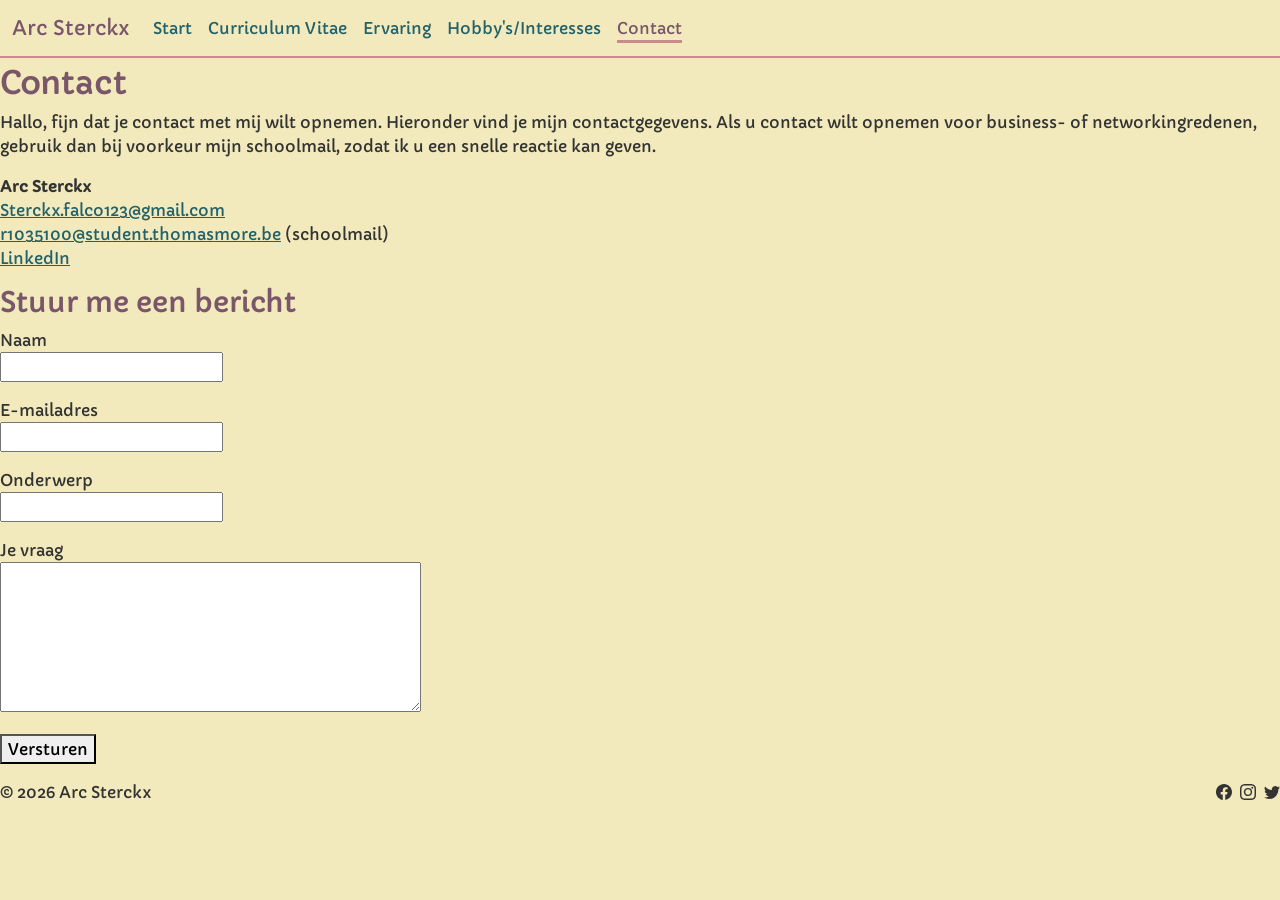
==== contact.html @ 52df1a5b "add jumbotron met call to acton, add kolommen en cards, update en clean up html code in index en css" ====
<!DOCTYPE html>
<html lang="nl">
<head>
    <meta charset="UTF-8">
  <meta name="viewport" content="width=device-width, initial-scale=1">

  <!-- Bootstrap CSS -->
  <link href="https://cdn.jsdelivr.net/npm/bootstrap@5.3.3/dist/css/bootstrap.min.css" rel="stylesheet">

  <!-- Your own CSS goes AFTER Bootstrap so it can override it -->
  <link rel="stylesheet" href="style.css">
  <meta charset="UTF-8">
  <meta name="viewport" content="width=device-width, initial-scale=1.0">
  <title>Contact | Arc Sterckx</title>
  <link rel="preconnect" href="https://fonts.googleapis.com">
  <link rel="preconnect" href="https://fonts.gstatic.com" crossorigin>
  <link href="https://fonts.googleapis.com/css2?family=Capriola&display=swap" rel="stylesheet">
  <link rel="stylesheet" href="/css/style.css">
  <link rel="icon" href="/images/favicon.ico" sizes="any">
</head>
<body>
  <header>
     <nav class="navbar navbar-expand-lg fixed-top">
  <div class="container-fluid">
    <a class="navbar-brand" href="index.html">Arc Sterckx</a>

    <button class="navbar-toggler" type="button" data-bs-toggle="collapse"
            data-bs-target="#hoofdmenu" aria-controls="hoofdmenu"
            aria-expanded="false" aria-label="Menu openen of sluiten">
      <span class="navbar-toggler-icon"></span>
    </button>

    <div class="collapse navbar-collapse" id="hoofdmenu">
      <ul class="navbar-nav">
        <li class="nav-item"><a class="nav-link" href="index.html">Start</a></li>
        <li class="nav-item"><a class="nav-link" href="cv.html">Curriculum Vitae</a></li>
        <li class="nav-item"><a class="nav-link" href="ervaring.html">Ervaring</a></li>
        <li class="nav-item"><a class="nav-link" href="hobbys.html">Hobby's/Interesses</a></li>
        <li class="nav-item"><a class="nav-link" href="contact.html">Contact</a></li>
      </ul>
    </div>
  </div>
</nav>
  </header>

  <main id="inhoud">
    <h2>Contact</h2>
    <p>Hallo, fijn dat je contact met mij wilt opnemen. Hieronder vind je mijn contactgegevens. Als u contact wilt opnemen voor business- of networkingredenen, gebruik dan bij voorkeur mijn schoolmail, zodat ik u een snelle reactie kan geven.</p>
    <p>
      <strong>Arc Sterckx</strong><br>
      <a href="mailto:Sterckx.falco123@gmail.com">Sterckx.falco123@gmail.com</a><br>
      <a href="mailto:r1035100@student.thomasmore.be">r1035100@student.thomasmore.be</a> (schoolmail)<br>
      <a href="https://www.linkedin.com/in/arc-sterckx-251818384" target="_blank" rel="noopener">LinkedIn</a>
    </p>

    <h3>Stuur me een bericht</h3>
    <form action="#" method="post">
      <p>
        <label for="naam">Naam</label><br>
        <input type="text" id="naam" name="naam" required>
      </p>
      <p>
        <label for="email">E-mailadres</label><br>
        <input type="email" id="email" name="email" required>
      </p>
      <p>
        <label for="onderwerp">Onderwerp</label><br>
        <input type="text" id="onderwerp" name="onderwerp" required>
      </p>
      <p>
        <label for="vraag">Je vraag</label><br>
        <textarea id="vraag" name="vraag" rows="6" cols="40" required></textarea>
      </p>
      <p>
        <button type="submit">Versturen</button>
      </p>
    </form>
  </main>

  <footer>
  <div class="row align-items-center">
    <div class="col-6">
      <p class="mb-0">&copy; 2026 Arc Sterckx</p>
    </div>
    <div class="col-6 d-flex justify-content-end gap-2">
         <svg xmlns="http://www.w3.org/2000/svg" width="16" height="16" fill="currentColor" class="bi bi-facebook" viewBox="0 0 16 16">
      <path d="M16 8.049c0-4.446-3.582-8.05-8-8.05C3.58 0-.002 3.603-.002 8.05c0 4.017 2.926 7.347 6.75 7.951v-5.625h-2.03V8.05H6.75V6.275c0-2.017 1.195-3.131 3.022-3.131.876 0 1.791.157 1.791.157v1.98h-1.009c-.993 0-1.303.621-1.303 1.258v1.51h2.218l-.354 2.326H9.25V16c3.824-.604 6.75-3.934 6.75-7.951"/>
    </svg>
    <svg xmlns="http://www.w3.org/2000/svg" width="16" height="16" fill="currentColor" class="bi bi-instagram" viewBox="0 0 16 16">
      <path d="M8 0C5.829 0 5.556.01 4.703.048 3.85.088 3.269.222 2.76.42a3.9 3.9 0 0 0-1.417.923A3.9 3.9 0 0 0 .42 2.76C.222 3.268.087 3.85.048 4.7.01 5.555 0 5.827 0 8.001c0 2.172.01 2.444.048 3.297.04.852.174 1.433.372 1.942.205.526.478.972.923 1.417.444.445.89.719 1.416.923.51.198 1.09.333 1.942.372C5.555 15.99 5.827 16 8 16s2.444-.01 3.298-.048c.851-.04 1.434-.174 1.943-.372a3.9 3.9 0 0 0 1.416-.923c.445-.445.718-.891.923-1.417.197-.509.332-1.09.372-1.942C15.99 10.445 16 10.173 16 8s-.01-2.445-.048-3.299c-.04-.851-.175-1.433-.372-1.941a3.9 3.9 0 0 0-.923-1.417A3.9 3.9 0 0 0 13.24.42c-.51-.198-1.092-.333-1.943-.372C10.443.01 10.172 0 7.998 0zm-.717 1.442h.718c2.136 0 2.389.007 3.232.046.78.035 1.204.166 1.486.275.373.145.64.319.92.599s.453.546.598.92c.11.281.24.705.275 1.485.039.843.047 1.096.047 3.231s-.008 2.389-.047 3.232c-.035.78-.166 1.203-.275 1.485a2.5 2.5 0 0 1-.599.919c-.28.28-.546.453-.92.598-.28.11-.704.24-1.485.276-.843.038-1.096.047-3.232.047s-2.39-.009-3.233-.047c-.78-.036-1.203-.166-1.485-.276a2.5 2.5 0 0 1-.92-.598 2.5 2.5 0 0 1-.6-.92c-.109-.281-.24-.705-.275-1.485-.038-.843-.046-1.096-.046-3.233s.008-2.388.046-3.231c.036-.78.166-1.204.276-1.486.145-.373.319-.64.599-.92s.546-.453.92-.598c.282-.11.705-.24 1.485-.276.738-.034 1.024-.044 2.515-.045zm4.988 1.328a.96.96 0 1 0 0 1.92.96.96 0 0 0 0-1.92m-4.27 1.122a4.109 4.109 0 1 0 0 8.217 4.109 4.109 0 0 0 0-8.217m0 1.441a2.667 2.667 0 1 1 0 5.334 2.667 2.667 0 0 1 0-5.334"/>
    </svg>
    <svg xmlns="http://www.w3.org/2000/svg" width="16" height="16" fill="currentColor" class="bi bi-twitter" viewBox="0 0 16 16">
      <path d="M5.026 15c6.038 0 9.341-5.003 9.341-9.334q.002-.211-.006-.422A6.7 6.7 0 0 0 16 3.542a6.7 6.7 0 0 1-1.889.518 3.3 3.3 0 0 0 1.447-1.817 6.5 6.5 0 0 1-2.087.793A3.286 3.286 0 0 0 7.875 6.03a9.32 9.32 0 0 1-6.767-3.429 3.29 3.29 0 0 0 1.018 4.382A3.3 3.3 0 0 1 .64 6.575v.045a3.29 3.29 0 0 0 2.632 3.218 3.2 3.2 0 0 1-.865.115 3 3 0 0 1-.614-.057 3.28 3.28 0 0 0 3.067 2.277A6.6 6.6 0 0 1 .78 13.58a6 6 0 0 1-.78-.045A9.34 9.34 0 0 0 5.026 15"/>
    </svg>
    </div>
  </div>
</footer>
  <script src="https://cdn.jsdelivr.net/npm/bootstrap@5.3.3/dist/js/bootstrap.bundle.min.js"></script>
  <script src="https://cdn.jsdelivr.net/npm/bootstrap@5.3.3/dist/js/bootstrap.bundle.min.js"></script>
  <script src="/js/menu.js"></script>
</body>
</html>
---- css/style.css ----
:root {
  --accent-1: #607c8c;
  --primair: #ce898c;
  --secundair: #f2eabc;
  --tertiair: #8e6877;
  --accent-2: #2f767f;

  /* Donkerdere varianten voor tekst */
  --accent-1-donker: #4e6a79;
  --accent-2-donker: #24626a;
  --tertiair-donker: #7a566a;

  --bs-body-font-family: "Capriola", sans-serif;
  --bs-body-bg: var(--secundair);
  --bs-body-color: #333;
  --bs-link-color-rgb: 36, 98, 106;
  --bs-link-hover-color-rgb: 122, 86, 106;
}

body {
  padding-top: 4rem; 
}

h1, h2, h3, h4, h5, h6 {
  color: var(--tertiair-donker);
}

img {
  max-width: 100%;
  height: auto;
}

/* Navigatiebalk  */
.navbar {
  background-color: var(--secundair);
  border-bottom: 2px solid var(--primair);
  --bs-navbar-color: var(--accent-2-donker);
  --bs-navbar-hover-color: var(--tertiair-donker);
  --bs-navbar-active-color: var(--tertiair-donker);
  --bs-navbar-brand-color: var(--tertiair-donker);
  --bs-navbar-brand-hover-color: var(--tertiair-donker);
}

.navbar-nav .nav-link:hover {
  text-decoration: underline;
}

.navbar-nav .nav-link.active {
  text-decoration: underline;
  text-decoration-color: var(--primair);
  text-decoration-thickness: 3px;
  text-underline-offset: 6px;
}

/* Knoppen */
.btn-brand {
  --bs-btn-color: #1f1f1f;
  --bs-btn-bg: var(--primair);
  --bs-btn-border-color: var(--primair);
  --bs-btn-hover-color: #1f1f1f;
  --bs-btn-hover-bg: #d9a0a3;
  --bs-btn-hover-border-color: #d9a0a3;
  --bs-btn-active-color: #1f1f1f;
  --bs-btn-active-bg: #d9a0a3;
  --bs-btn-active-border-color: #d9a0a3;
}

.btn-outline-brand {
  --bs-btn-color: var(--accent-2-donker);
  --bs-btn-border-color: var(--accent-2-donker);
  --bs-btn-hover-color: #fff;
  --bs-btn-hover-bg: var(--accent-2-donker);
  --bs-btn-hover-border-color: var(--accent-2-donker);
  --bs-btn-active-color: #fff;
  --bs-btn-active-bg: var(--accent-2-donker);
  --bs-btn-active-border-color: var(--accent-2-donker);
}

.btn-donker {
  --bs-btn-color: #fff;
  --bs-btn-bg: var(--accent-2-donker);
  --bs-btn-border-color: var(--accent-2-donker);
  --bs-btn-hover-color: #fff;
  --bs-btn-hover-bg: var(--tertiair-donker);
  --bs-btn-hover-border-color: var(--tertiair-donker);
  --bs-btn-active-color: #fff;
  --bs-btn-active-bg: var(--tertiair-donker);
  --bs-btn-active-border-color: var(--tertiair-donker);
}

/* Startpagina */
.hero {
  background-color: var(--accent-2);
  color: #fff;
}

.hero h1 {
  color: #fff;
}

.hero-foto {
  max-height: 420px;
  width: auto;
  border: 4px solid var(--secundair);
  border-radius: 12px;
}

/* card  */
.card {
  border: 0;
  border-radius: 12px;
  overflow: hidden;
}

.card-title {
  color: var(--tertiair-donker);
}

.card-foto {
  height: 220px;
  width: 100%;
  object-fit: cover;
  object-position: top;
}

/* Witte tekstpaneel */
.paneel {
  background-color: #fff;
  border-radius: 12px;
  padding: 1.5rem;
  box-shadow: 0 .125rem .25rem rgba(0, 0, 0, .075);
}

/*  CV  */
.cv-foto {
  max-height: 380px;
  width: 100%;
  object-fit: cover;
  object-position: top;
}

.tijdlijn-item {
  border-left: 4px solid var(--primair);
  padding-left: 1rem;
  margin-bottom: 1.25rem;
}

.tijdlijn-item h3 {
  margin-bottom: .15rem;
}

.tijdlijn-item .periode {
  font-size: .9rem;
  color: var(--accent-1-donker);
}

/* Skills-carrousel */
.swiper {
  --swiper-theme-color: var(--accent-2-donker);
  --swiper-navigation-size: 24px;
}

.skills-swiper {
  padding: 0 2.75rem 2.5rem;
}

.skill-kaart {
  margin: 0;
  text-align: center;
}

.skill-kaart img {
  width: 100%;
  max-width: 160px;
  height: auto;
}

.skill-kaart figcaption {
  color: var(--accent-1-donker);
  font-size: .9rem;
  margin-top: .5rem;
}

.skills-swiper:not(.swiper-initialized) .swiper-wrapper {
  display: flex;
  flex-wrap: wrap;
  gap: 1rem;
  justify-content: center;
}

.skills-swiper:not(.swiper-initialized) .swiper-slide {
  width: 30%;
}

/* Hobby's Bootstrap-carousel  */
.hobby-slider {
  border-radius: 12px;
  overflow: hidden;
  background-color: #1f2f33;
}

.hobby-slide-img {
  display: block;
  width: 100%;
  height: 420px;
  object-fit: contain;
}

.hobby-slider .carousel-caption {
  position: static;
  background-color: var(--tertiair-donker);
  color: #fff;
  padding: 1rem 3.5rem 2.5rem;
  text-align: center;
}

.hobby-slider .carousel-caption h2,
.hobby-slider .carousel-caption p {
  color: #fff;
  margin-bottom: .25rem;
}

.hobby-slider .carousel-indicators {
  margin-bottom: .5rem;
}

.hobby-slider .carousel-control-prev,
.hobby-slider .carousel-control-next {
  width: 3.5rem;
}

/* Video's */
.video-kader {
  background-color: #1f2f33;
  border-radius: 12px;
  overflow: hidden;
}

.video-kader video {
  width: 100%;
  height: 100%;
  object-fit: contain;
}

.video-staand {
  max-width: 220px;
  margin-left: auto;
  margin-right: auto;
}

/* Tabel */
.table caption {
  caption-side: top;
  font-weight: bold;
  color: var(--tertiair-donker);
}

.table thead th {
  background-color: var(--primair);
  color: #1f1f1f;
}

/*  Ervaring  */
.foto-klein {
  max-width: 280px;
  width: 100%;
  border: 3px solid var(--primair);
  border-radius: 8px;
}

figcaption {
  font-size: .9rem;
  color: var(--tertiair-donker);
}

/*  Contact  */
.form-label {
  color: var(--accent-1-donker);
}

.contact-lijst dt {
  color: var(--accent-1-donker);
  font-weight: normal;
}

.contact-lijst dd {
  margin-bottom: .75rem;
}

/* Footer */
.site-footer {
  background-color: var(--tertiair);
  color: #fff;
  border-top: 4px solid var(--primair);
}

.site-footer a {
  color: #fff;
  display: inline-block;
  padding: .75rem;
}

.site-footer a:hover {
  color: var(--secundair);
}

/*  Kleine schermen  */
@media (max-width: 575.98px) {
  .hobby-slide-img {
    height: 280px;
  }

  .skills-swiper {
    padding: 0 2.25rem 2.5rem;
  }

  .hobby-slider .carousel-caption {
    padding: 1rem 2.5rem 2.5rem;
  }
}

/* Staande video (9:16) */
.ratio-9x16 {
  --bs-aspect-ratio: 177.7778%;
}
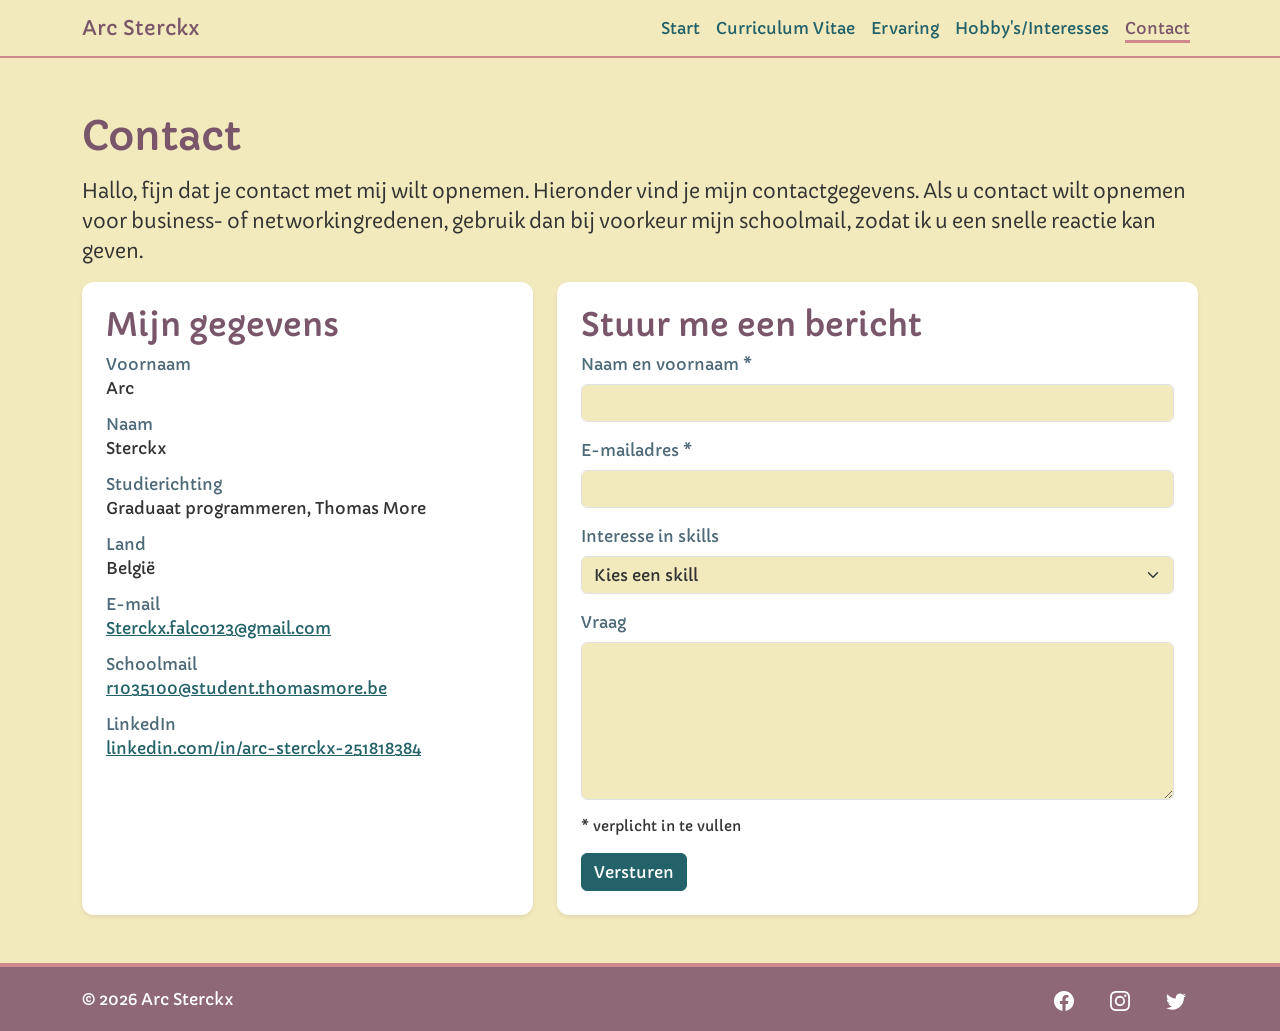
==== commit d022e3da: "update ervaring page met nieuwe website style, add skill selector bij contact page, update contact p" ====
--- a/contact.html
+++ b/contact.html
@@ -1,102 +1,139 @@
 <!DOCTYPE html>
 <html lang="nl">
 <head>
-    <meta charset="UTF-8">
+  <meta charset="UTF-8">
   <meta name="viewport" content="width=device-width, initial-scale=1">
+  <title>Contact | Arc Sterckx</title>
+  <link rel="icon" href="images/favicon.ico" sizes="any">
 
-  <!-- Bootstrap CSS -->
-  <link href="https://cdn.jsdelivr.net/npm/bootstrap@5.3.3/dist/css/bootstrap.min.css" rel="stylesheet">
-
-  <!-- Your own CSS goes AFTER Bootstrap so it can override it -->
-  <link rel="stylesheet" href="style.css">
-  <meta charset="UTF-8">
-  <meta name="viewport" content="width=device-width, initial-scale=1.0">
-  <title>Contact | Arc Sterckx</title>
   <link rel="preconnect" href="https://fonts.googleapis.com">
   <link rel="preconnect" href="https://fonts.gstatic.com" crossorigin>
   <link href="https://fonts.googleapis.com/css2?family=Capriola&display=swap" rel="stylesheet">
-  <link rel="stylesheet" href="/css/style.css">
-  <link rel="icon" href="/images/favicon.ico" sizes="any">
+
+  <!-- Bootstrap CSS -->
+  <link href="https://cdn.jsdelivr.net/npm/bootstrap@5.3.8/dist/css/bootstrap.min.css" rel="stylesheet">
+
+  <!-- Eigen stijl komt NA Bootstrap en plug-ins -->
+  <link rel="stylesheet" href="css/style.css">
 </head>
-<body>
+<body class="d-flex flex-column min-vh-100">
+  <a class="visually-hidden-focusable" href="#inhoud">Ga naar de inhoud</a>
+
   <header>
-     <nav class="navbar navbar-expand-lg fixed-top">
-  <div class="container-fluid">
-    <a class="navbar-brand" href="index.html">Arc Sterckx</a>
+    <nav class="navbar navbar-expand-lg fixed-top" aria-label="Hoofdmenu">
+      <div class="container">
+        <a class="navbar-brand" href="index.html">Arc Sterckx</a>
 
-    <button class="navbar-toggler" type="button" data-bs-toggle="collapse"
-            data-bs-target="#hoofdmenu" aria-controls="hoofdmenu"
-            aria-expanded="false" aria-label="Menu openen of sluiten">
-      <span class="navbar-toggler-icon"></span>
-    </button>
+        <button class="navbar-toggler" type="button" data-bs-toggle="collapse"
+                data-bs-target="#hoofdmenu" aria-controls="hoofdmenu"
+                aria-expanded="false" aria-label="Menu openen of sluiten">
+          <span class="navbar-toggler-icon"></span>
+        </button>
 
-    <div class="collapse navbar-collapse" id="hoofdmenu">
-      <ul class="navbar-nav">
-        <li class="nav-item"><a class="nav-link" href="index.html">Start</a></li>
-        <li class="nav-item"><a class="nav-link" href="cv.html">Curriculum Vitae</a></li>
-        <li class="nav-item"><a class="nav-link" href="ervaring.html">Ervaring</a></li>
-        <li class="nav-item"><a class="nav-link" href="hobbys.html">Hobby's/Interesses</a></li>
-        <li class="nav-item"><a class="nav-link" href="contact.html">Contact</a></li>
-      </ul>
-    </div>
-  </div>
-</nav>
+        <div class="collapse navbar-collapse" id="hoofdmenu">
+          <ul class="navbar-nav ms-lg-auto">
+            <li class="nav-item"><a class="nav-link" href="index.html">Start</a></li>
+            <li class="nav-item"><a class="nav-link" href="cv.html">Curriculum Vitae</a></li>
+            <li class="nav-item"><a class="nav-link" href="ervaring.html">Ervaring</a></li>
+            <li class="nav-item"><a class="nav-link" href="hobbys.html">Hobby's/Interesses</a></li>
+            <li class="nav-item"><a class="nav-link" href="contact.html">Contact</a></li>
+          </ul>
+        </div>
+      </div>
+    </nav>
   </header>
 
-  <main id="inhoud">
-    <h2>Contact</h2>
-    <p>Hallo, fijn dat je contact met mij wilt opnemen. Hieronder vind je mijn contactgegevens. Als u contact wilt opnemen voor business- of networkingredenen, gebruik dan bij voorkeur mijn schoolmail, zodat ik u een snelle reactie kan geven.</p>
-    <p>
-      <strong>Arc Sterckx</strong><br>
-      <a href="mailto:Sterckx.falco123@gmail.com">Sterckx.falco123@gmail.com</a><br>
-      <a href="mailto:r1035100@student.thomasmore.be">r1035100@student.thomasmore.be</a> (schoolmail)<br>
-      <a href="https://www.linkedin.com/in/arc-sterckx-251818384" target="_blank" rel="noopener">LinkedIn</a>
-    </p>
+  <main id="inhoud" class="flex-grow-1">
+    <div class="container py-5">
+      <h1 class="mb-3">Contact</h1>
+      <p class="lead">Hallo, fijn dat je contact met mij wilt opnemen. Hieronder vind je mijn contactgegevens. Als u contact wilt opnemen voor business- of networkingredenen, gebruik dan bij voorkeur mijn schoolmail, zodat ik u een snelle reactie kan geven.</p>
 
-    <h3>Stuur me een bericht</h3>
-    <form action="#" method="post">
-      <p>
-        <label for="naam">Naam</label><br>
-        <input type="text" id="naam" name="naam" required>
-      </p>
-      <p>
-        <label for="email">E-mailadres</label><br>
-        <input type="email" id="email" name="email" required>
-      </p>
-      <p>
-        <label for="onderwerp">Onderwerp</label><br>
-        <input type="text" id="onderwerp" name="onderwerp" required>
-      </p>
-      <p>
-        <label for="vraag">Je vraag</label><br>
-        <textarea id="vraag" name="vraag" rows="6" cols="40" required></textarea>
-      </p>
-      <p>
-        <button type="submit">Versturen</button>
-      </p>
-    </form>
+      <div class="row g-4">
+        <div class="col-lg-5">
+          <section class="paneel h-100">
+            <h2>Mijn gegevens</h2>
+            <dl class="contact-lijst mb-0">
+              <dt>Voornaam</dt>
+              <dd>Arc</dd>
+              <dt>Naam</dt>
+              <dd>Sterckx</dd>
+              <dt>Studierichting</dt>
+              <dd>Graduaat programmeren, Thomas More</dd>
+              <dt>Land</dt>
+              <dd>België</dd>
+              <dt>E-mail</dt>
+              <dd><a href="mailto:Sterckx.falco123@gmail.com">Sterckx.falco123@gmail.com</a></dd>
+              <dt>Schoolmail</dt>
+              <dd><a href="mailto:r1035100@student.thomasmore.be">r1035100@student.thomasmore.be</a></dd>
+              <dt>LinkedIn</dt>
+              <dd class="mb-0"><a href="https://www.linkedin.com/in/arc-sterckx-251818384" target="_blank" rel="noopener">linkedin.com/in/arc-sterckx-251818384</a></dd>
+            </dl>
+          </section>
+        </div>
+
+        <div class="col-lg-7">
+          <section class="paneel">
+            <h2>Stuur me een bericht</h2>
+            <form action="https://tm-statweb.be/forms.php" method="post" class="needs-validation">
+              <div class="mb-3">
+                <label for="naam" class="form-label">Naam en voornaam <span aria-hidden="true">*</span></label>
+                <input type="text" class="form-control" id="naam" name="naam" required minlength="2" maxlength="100" autocomplete="name">
+                <div class="invalid-feedback">Vul je naam en voornaam in.</div>
+              </div>
+
+              <div class="mb-3">
+                <label for="email" class="form-label">E-mailadres <span aria-hidden="true">*</span></label>
+                <input type="email" class="form-control" id="email" name="email" required maxlength="150" autocomplete="email">
+                <div class="invalid-feedback">Vul een geldig e-mailadres in.</div>
+              </div>
+
+              <div class="mb-3">
+                <label for="skill" class="form-label">Interesse in skills</label>
+                <select class="form-select" id="skill" name="skill">
+                  <option value="" selected>Kies een skill</option>
+                  <option value="html">HTML</option>
+                  <option value="css">CSS</option>
+                  <option value="bootstrap">Bootstrap</option>
+                  <option value="teamwork">Git</option>
+                  <option value="github">GitHub</option>
+                  <option value="vscode">VS Code</option>
+                  <option value="andere">Een andere skill</option>
+                </select>
+              </div>
+
+              <div class="mb-3">
+                <label for="vraag" class="form-label">Vraag</label>
+                <textarea class="form-control" id="vraag" name="vraag" rows="6" maxlength="1000"></textarea>
+              </div>
+
+              <p class="small mb-3"><span aria-hidden="true">*</span> verplicht in te vullen</p>
+              <button type="submit" class="btn btn-donker">Versturen</button>
+            </form>
+          </section>
+        </div>
+      </div>
+    </div>
   </main>
 
-  <footer>
-  <div class="row align-items-center">
-    <div class="col-6">
-      <p class="mb-0">&copy; 2026 Arc Sterckx</p>
+  <footer class="site-footer mt-auto">
+    <div class="container py-2">
+      <div class="row align-items-center gy-1">
+        <div class="col-12 col-md-6 text-center text-md-start">
+          <p class="mb-0">&copy; 2026 Arc Sterckx</p>
+        </div>
+        <div class="col-12 col-md-6">
+          <ul class="list-inline mb-0 text-center text-md-end">
+            <li class="list-inline-item"><a href="#" aria-label="Facebook"><svg xmlns="http://www.w3.org/2000/svg" width="20" height="20" aria-hidden="true" focusable="false" fill="currentColor" class="bi bi-facebook" viewBox="0 0 16 16"><path d="M16 8.049c0-4.446-3.582-8.05-8-8.05C3.58 0-.002 3.603-.002 8.05c0 4.017 2.926 7.347 6.75 7.951v-5.625h-2.03V8.05H6.75V6.275c0-2.017 1.195-3.131 3.022-3.131.876 0 1.791.157 1.791.157v1.98h-1.009c-.993 0-1.303.621-1.303 1.258v1.51h2.218l-.354 2.326H9.25V16c3.824-.604 6.75-3.934 6.75-7.951"/></svg></a></li>
+            <li class="list-inline-item"><a href="#" aria-label="Instagram"><svg xmlns="http://www.w3.org/2000/svg" width="20" height="20" aria-hidden="true" focusable="false" fill="currentColor" class="bi bi-instagram" viewBox="0 0 16 16"><path d="M8 0C5.829 0 5.556.01 4.703.048 3.85.088 3.269.222 2.76.42a3.9 3.9 0 0 0-1.417.923A3.9 3.9 0 0 0 .42 2.76C.222 3.268.087 3.85.048 4.7.01 5.555 0 5.827 0 8.001c0 2.172.01 2.444.048 3.297.04.852.174 1.433.372 1.942.205.526.478.972.923 1.417.444.445.89.719 1.416.923.51.198 1.09.333 1.942.372C5.555 15.99 5.827 16 8 16s2.444-.01 3.298-.048c.851-.04 1.434-.174 1.943-.372a3.9 3.9 0 0 0 1.416-.923c.445-.445.718-.891.923-1.417.197-.509.332-1.09.372-1.942C15.99 10.445 16 10.173 16 8s-.01-2.445-.048-3.299c-.04-.851-.175-1.433-.372-1.941a3.9 3.9 0 0 0-.923-1.417A3.9 3.9 0 0 0 13.24.42c-.51-.198-1.092-.333-1.943-.372C10.443.01 10.172 0 7.998 0zm-.717 1.442h.718c2.136 0 2.389.007 3.232.046.78.035 1.204.166 1.486.275.373.145.64.319.92.599s.453.546.598.92c.11.281.24.705.275 1.485.039.843.047 1.096.047 3.231s-.008 2.389-.047 3.232c-.035.78-.166 1.203-.275 1.485a2.5 2.5 0 0 1-.599.919c-.28.28-.546.453-.92.598-.28.11-.704.24-1.485.276-.843.038-1.096.047-3.232.047s-2.39-.009-3.233-.047c-.78-.036-1.203-.166-1.485-.276a2.5 2.5 0 0 1-.92-.598 2.5 2.5 0 0 1-.6-.92c-.109-.281-.24-.705-.275-1.485-.038-.843-.046-1.096-.046-3.233s.008-2.388.046-3.231c.036-.78.166-1.204.276-1.486.145-.373.319-.64.599-.92s.546-.453.92-.598c.282-.11.705-.24 1.485-.276.738-.034 1.024-.044 2.515-.045zm4.988 1.328a.96.96 0 1 0 0 1.92.96.96 0 0 0 0-1.92m-4.27 1.122a4.109 4.109 0 1 0 0 8.217 4.109 4.109 0 0 0 0-8.217m0 1.441a2.667 2.667 0 1 1 0 5.334 2.667 2.667 0 0 1 0-5.334"/></svg></a></li>
+            <li class="list-inline-item"><a href="#" aria-label="Twitter"><svg xmlns="http://www.w3.org/2000/svg" width="20" height="20" aria-hidden="true" focusable="false" fill="currentColor" class="bi bi-twitter" viewBox="0 0 16 16"><path d="M5.026 15c6.038 0 9.341-5.003 9.341-9.334q.002-.211-.006-.422A6.7 6.7 0 0 0 16 3.542a6.7 6.7 0 0 1-1.889.518 3.3 3.3 0 0 0 1.447-1.817 6.5 6.5 0 0 1-2.087.793A3.286 3.286 0 0 0 7.875 6.03a9.32 9.32 0 0 1-6.767-3.429 3.29 3.29 0 0 0 1.018 4.382A3.3 3.3 0 0 1 .64 6.575v.045a3.29 3.29 0 0 0 2.632 3.218 3.2 3.2 0 0 1-.865.115 3 3 0 0 1-.614-.057 3.28 3.28 0 0 0 3.067 2.277A6.6 6.6 0 0 1 .78 13.58a6 6 0 0 1-.78-.045A9.34 9.34 0 0 0 5.026 15"/></svg></a></li>
+          </ul>
+        </div>
+      </div>
     </div>
-    <div class="col-6 d-flex justify-content-end gap-2">
-         <svg xmlns="http://www.w3.org/2000/svg" width="16" height="16" fill="currentColor" class="bi bi-facebook" viewBox="0 0 16 16">
-      <path d="M16 8.049c0-4.446-3.582-8.05-8-8.05C3.58 0-.002 3.603-.002 8.05c0 4.017 2.926 7.347 6.75 7.951v-5.625h-2.03V8.05H6.75V6.275c0-2.017 1.195-3.131 3.022-3.131.876 0 1.791.157 1.791.157v1.98h-1.009c-.993 0-1.303.621-1.303 1.258v1.51h2.218l-.354 2.326H9.25V16c3.824-.604 6.75-3.934 6.75-7.951"/>
-    </svg>
-    <svg xmlns="http://www.w3.org/2000/svg" width="16" height="16" fill="currentColor" class="bi bi-instagram" viewBox="0 0 16 16">
-      <path d="M8 0C5.829 0 5.556.01 4.703.048 3.85.088 3.269.222 2.76.42a3.9 3.9 0 0 0-1.417.923A3.9 3.9 0 0 0 .42 2.76C.222 3.268.087 3.85.048 4.7.01 5.555 0 5.827 0 8.001c0 2.172.01 2.444.048 3.297.04.852.174 1.433.372 1.942.205.526.478.972.923 1.417.444.445.89.719 1.416.923.51.198 1.09.333 1.942.372C5.555 15.99 5.827 16 8 16s2.444-.01 3.298-.048c.851-.04 1.434-.174 1.943-.372a3.9 3.9 0 0 0 1.416-.923c.445-.445.718-.891.923-1.417.197-.509.332-1.09.372-1.942C15.99 10.445 16 10.173 16 8s-.01-2.445-.048-3.299c-.04-.851-.175-1.433-.372-1.941a3.9 3.9 0 0 0-.923-1.417A3.9 3.9 0 0 0 13.24.42c-.51-.198-1.092-.333-1.943-.372C10.443.01 10.172 0 7.998 0zm-.717 1.442h.718c2.136 0 2.389.007 3.232.046.78.035 1.204.166 1.486.275.373.145.64.319.92.599s.453.546.598.92c.11.281.24.705.275 1.485.039.843.047 1.096.047 3.231s-.008 2.389-.047 3.232c-.035.78-.166 1.203-.275 1.485a2.5 2.5 0 0 1-.599.919c-.28.28-.546.453-.92.598-.28.11-.704.24-1.485.276-.843.038-1.096.047-3.232.047s-2.39-.009-3.233-.047c-.78-.036-1.203-.166-1.485-.276a2.5 2.5 0 0 1-.92-.598 2.5 2.5 0 0 1-.6-.92c-.109-.281-.24-.705-.275-1.485-.038-.843-.046-1.096-.046-3.233s.008-2.388.046-3.231c.036-.78.166-1.204.276-1.486.145-.373.319-.64.599-.92s.546-.453.92-.598c.282-.11.705-.24 1.485-.276.738-.034 1.024-.044 2.515-.045zm4.988 1.328a.96.96 0 1 0 0 1.92.96.96 0 0 0 0-1.92m-4.27 1.122a4.109 4.109 0 1 0 0 8.217 4.109 4.109 0 0 0 0-8.217m0 1.441a2.667 2.667 0 1 1 0 5.334 2.667 2.667 0 0 1 0-5.334"/>
-    </svg>
-    <svg xmlns="http://www.w3.org/2000/svg" width="16" height="16" fill="currentColor" class="bi bi-twitter" viewBox="0 0 16 16">
-      <path d="M5.026 15c6.038 0 9.341-5.003 9.341-9.334q.002-.211-.006-.422A6.7 6.7 0 0 0 16 3.542a6.7 6.7 0 0 1-1.889.518 3.3 3.3 0 0 0 1.447-1.817 6.5 6.5 0 0 1-2.087.793A3.286 3.286 0 0 0 7.875 6.03a9.32 9.32 0 0 1-6.767-3.429 3.29 3.29 0 0 0 1.018 4.382A3.3 3.3 0 0 1 .64 6.575v.045a3.29 3.29 0 0 0 2.632 3.218 3.2 3.2 0 0 1-.865.115 3 3 0 0 1-.614-.057 3.28 3.28 0 0 0 3.067 2.277A6.6 6.6 0 0 1 .78 13.58a6 6 0 0 1-.78-.045A9.34 9.34 0 0 0 5.026 15"/>
-    </svg>
-    </div>
-  </div>
-</footer>
-  <script src="https://cdn.jsdelivr.net/npm/bootstrap@5.3.3/dist/js/bootstrap.bundle.min.js"></script>
-  <script src="https://cdn.jsdelivr.net/npm/bootstrap@5.3.3/dist/js/bootstrap.bundle.min.js"></script>
-  <script src="/js/menu.js"></script>
+  </footer>
+
+  <script src="https://cdn.jsdelivr.net/npm/bootstrap@5.3.8/dist/js/bootstrap.bundle.min.js"></script>
+  <script src="js/menu.js"></script>
+  <script src="js/formulier.js"></script>
 </body>
 </html>
